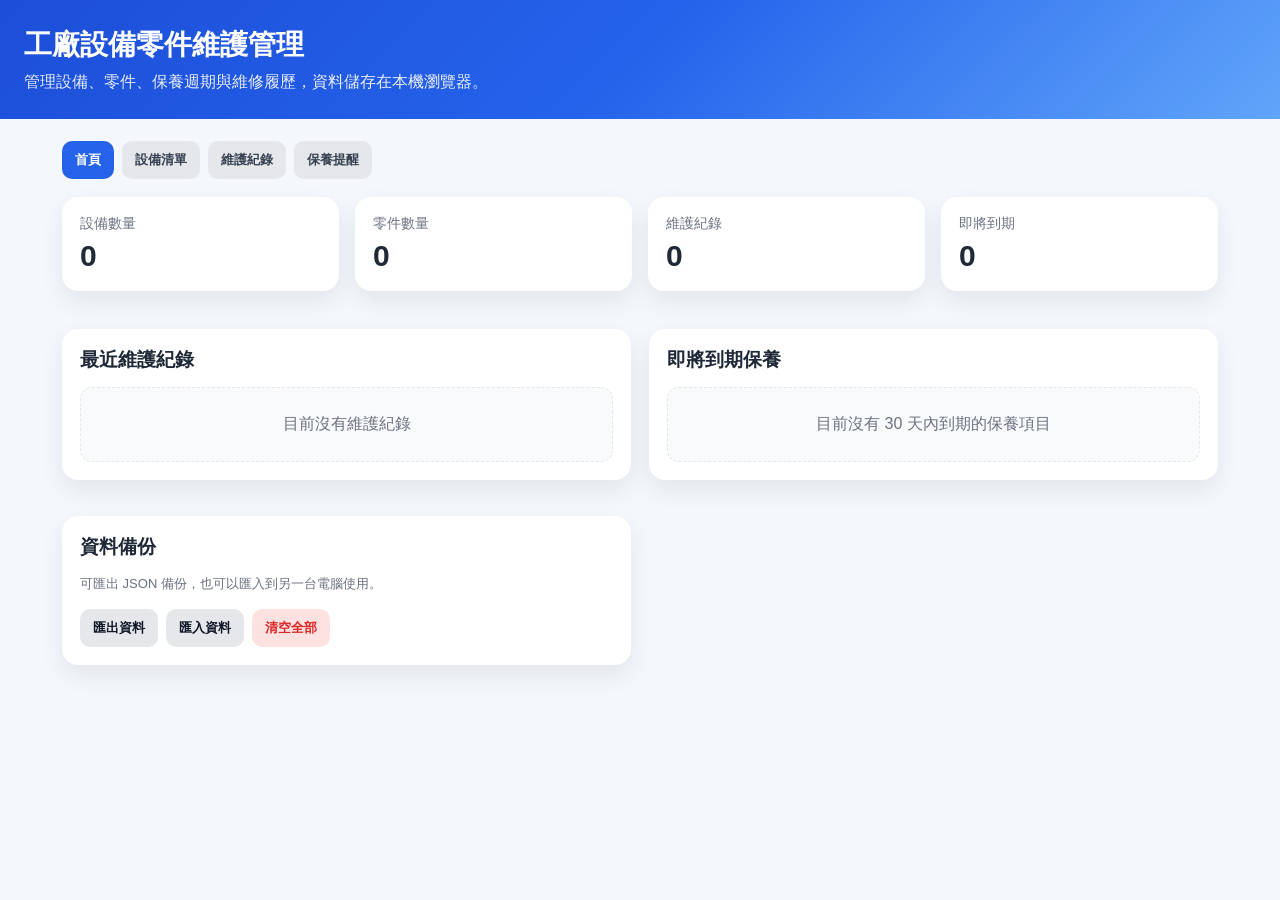
==== index.html @ 6c6e9d5e "Add files via upload" ====
<!DOCTYPE html>

<html lang="zh-Hant">
<head>
<meta charset="utf-8"/>
<meta content="width=device-width, initial-scale=1.0" name="viewport"/>
<title>工廠設備零件維護管理</title>

<link href="styles.css" rel="stylesheet"/></head>
<body>
<header><h1>工廠設備零件維護管理</h1><p>管理設備、零件、保養週期與維修履歷，資料儲存在本機瀏覽器。</p></header>
<main>
<div class="tabs"><button class="tab active" onclick="showMainTab('home',this)">首頁</button><button class="tab" onclick="showMainTab('devices',this)">設備清單</button><button class="tab" onclick="showMainTab('records',this)">維護紀錄</button><button class="tab" onclick="showMainTab('due',this)">保養提醒</button></div>
<section id="page-home"><section class="dashboard"><div class="stat"><div class="label">設備數量</div><div class="num" id="statDevices">0</div></div><div class="stat"><div class="label">零件數量</div><div class="num" id="statParts">0</div></div><div class="stat"><div class="label">維護紀錄</div><div class="num" id="statRecords">0</div></div><div class="stat"><div class="label">即將到期</div><div class="num" id="statDue">0</div></div></section><section class="home-grid"><div class="card"><h2>最近維護紀錄</h2><div id="homeRecentRecords"></div></div><div class="card"><h2>即將到期保養</h2><div id="homeDueList"></div></div><div class="card"><h2>資料備份</h2><p class="note">可匯出 JSON 備份，也可以匯入到另一台電腦使用。</p><div class="actions"><button onclick="exportData()">匯出資料</button><button onclick="document.getElementById('importFile').click()">匯入資料</button><input accept=".json" class="hidden" id="importFile" onchange="importData(event)" type="file"/><button class="danger" onclick="clearAll()">清空全部</button></div></div></section></section>
<section class="hidden" id="page-devices"><div class="subtabs"><button class="subtab active" onclick="showDeviceSubTab('device-list',this)">設備清單</button><button class="subtab" onclick="showDeviceSubTab('device-form',this)">新增設備</button><button class="subtab" onclick="editSelectedDevice()">編輯設備</button><button class="subtab" onclick="showDeviceSubTab('part-list',this)">零件管理</button></div><div class="card" id="device-sub-device-list"><div class="toolbar"><h2>設備清單</h2><input class="search" id="deviceSearch" oninput="render()" placeholder="搜尋設備名稱、編號、位置"/></div><p class="note">點擊設備列可查看該設備的零件清單。</p><div id="deviceList"></div></div><div class="card hidden" id="device-sub-device-form"><h2 id="deviceFormTitle">新增設備</h2><input id="deviceEditId" type="hidden"/><label>系統唯一識別碼</label><input id="deviceUniqueCode" readonly placeholder="新增時自動產生"><p class="note">此識別碼由系統自動產生，用來辨別每一台設備，不會因設備名稱或設備編號修改而改變。</p><label>設備名稱 *</label><input id="deviceName" placeholder="例：CNC-01、空壓機 A"/><div class="row"><div><label>設備編號</label><input id="deviceCode" placeholder="EQ-001"/></div><div><label>位置</label><input id="deviceLocation" placeholder="一廠 2F"/></div></div><div class="row"><div><label>廠牌</label><input id="deviceBrand" placeholder="Brand"/></div><div><label>型號</label><input id="deviceModel" placeholder="Model"/></div></div><label>序號</label><input id="deviceSerial" placeholder="Serial Number"/><label>備註</label><textarea id="deviceNote" placeholder="可記錄用途、注意事項、SOP 位置等"></textarea><div class="actions"><button class="primary" onclick="saveDevice()">儲存設備</button><button onclick="resetDeviceForm();showDeviceSubTab('device-form')">新增設備</button></div></div><div class="card hidden" id="device-sub-part-list"><div class="backline"><div class="selected-title" id="selectedDeviceTitle">零件管理</div><div class="actions" style="margin-top:0"><button class="primary" onclick="editSelectedDevice()">編輯設備</button><button onclick="backToDeviceList()">返回設備清單</button></div></div><input id="partEditId" type="hidden"/><div class="row"><div><label>選擇設備</label><select id="partDevice" onchange="changePartDevice()"></select></div><div><label>零件名稱 *</label><input id="partName" placeholder="例：皮帶、濾芯、馬達"/></div></div><div class="row"><div><label>Part Number</label><input id="partNumber" placeholder="PN-1234"/></div><div><label>保養週期（天）</label><input id="partCycle" min="0" placeholder="例：90" type="number"/></div></div><div class="actions"><button class="primary" onclick="savePart()">新增 / 更新零件</button><button onclick="resetPartForm()">清除</button></div><div id="partList"></div></div></section>
<section class="hidden" id="page-records"><div class="card"><h2>新增維護紀錄</h2><div class="row"><div><label>設備</label><select id="recordDevice" onchange="refreshRecordParts()"></select></div><div><label>零件</label><select id="recordPart"></select></div></div><div class="row"><div><label>維護日期</label><input id="recordDate" type="date"/></div><div><label>維護人員</label><input id="recordOwner" placeholder="姓名"/></div></div><label>維護內容 *</label><textarea id="recordDesc" placeholder="例：更換濾芯、檢查皮帶張力、清潔感測器"></textarea><div class="actions"><button class="primary" onclick="saveRecord()">新增紀錄</button></div></div><div class="card"><h2>維護紀錄</h2><div id="recordList"></div></div></section>
<section class="hidden" id="page-due"><div class="card"><h2>保養提醒</h2><p class="note">依照零件的「保養週期」與最後一次維護日期計算。30 天內到期會顯示提醒。</p><div id="dueList"></div></div></section>
</main>

<script src="script.js"></script></body>
</html>
---- styles.css ----
:root{--bg:#f4f7fb;--card:#fff;--primary:#2563eb;--primary-dark:#1d4ed8;--text:#1f2937;--muted:#6b7280;--border:#e5e7eb;--danger:#dc2626;--shadow:0 10px 25px rgba(15,23,42,.08);--radius:16px}*{box-sizing:border-box}body{margin:0;font-family:-apple-system,BlinkMacSystemFont,"Segoe UI","Noto Sans TC",Arial,sans-serif;background:var(--bg);color:var(--text)}header{background:linear-gradient(135deg,#1d4ed8,#2563eb,#60a5fa);color:white;padding:26px 24px}header h1{margin:0;font-size:28px}header p{margin:8px 0 0;opacity:.9}main{max-width:1200px;margin:0 auto;padding:22px}.tabs,.subtabs{display:flex;gap:8px;margin-bottom:18px;flex-wrap:wrap}.tab,.subtab{border:0;border-radius:10px;padding:10px 13px;cursor:pointer;font-weight:700;background:#e5e7eb;color:#374151}.tab.active{background:var(--primary);color:#fff}.subtab{background:#eef2ff;color:#1e40af}.subtab.active{background:#1e40af;color:#fff}.dashboard{display:grid;grid-template-columns:repeat(4,minmax(0,1fr));gap:16px;margin-bottom:20px}.stat,.card{background:var(--card);border-radius:var(--radius);box-shadow:var(--shadow);padding:18px;margin-bottom:18px}.stat .label{color:var(--muted);font-size:14px}.stat .num{font-size:30px;font-weight:800;margin-top:6px}.home-grid{display:grid;grid-template-columns:repeat(2,minmax(0,1fr));gap:18px}.card h2{margin:0 0 14px;font-size:19px}label{display:block;font-size:13px;color:var(--muted);margin:10px 0 5px}input,select,textarea{width:100%;border:1px solid var(--border);border-radius:10px;padding:10px 12px;font-size:15px;background:#fff}textarea{min-height:76px;resize:vertical}.row{display:grid;grid-template-columns:1fr 1fr;gap:10px}.actions{display:flex;gap:8px;flex-wrap:wrap;margin-top:14px}button{border:0;border-radius:10px;padding:10px 13px;cursor:pointer;font-weight:700;background:#e5e7eb;color:#111827}button.primary{background:var(--primary);color:#fff}button.primary:hover{background:var(--primary-dark)}button.danger{background:#fee2e2;color:var(--danger)}button.small{padding:7px 9px;font-size:13px}table{width:100%;border-collapse:collapse;overflow:hidden;border-radius:12px}th,td{text-align:left;border-bottom:1px solid var(--border);padding:11px 9px;vertical-align:top;font-size:14px}th{color:var(--muted);font-weight:700;background:#f9fafb}tr:hover td{background:#f9fafb}.clickable-row{cursor:pointer}.hidden{display:none}.badge{display:inline-flex;align-items:center;border-radius:999px;padding:3px 8px;font-size:12px;font-weight:700;background:#e0f2fe;color:#0369a1}.badge.due{background:#fef3c7;color:#92400e}.badge.overdue{background:#fee2e2;color:#991b1b}.empty{text-align:center;padding:26px;color:var(--muted);background:#f9fafb;border:1px dashed var(--border);border-radius:12px}.toolbar{display:flex;justify-content:space-between;gap:12px;align-items:center;margin-bottom:12px;flex-wrap:wrap}.search{max-width:320px}.note{font-size:13px;color:var(--muted);line-height:1.6}.backline{display:flex;align-items:center;justify-content:space-between;gap:12px;flex-wrap:wrap;margin-bottom:14px}.selected-title{font-size:18px;font-weight:800}@media(max-width:900px){.dashboard{grid-template-columns:repeat(2,1fr)}.home-grid{grid-template-columns:1fr}}@media(max-width:560px){.dashboard,.row{grid-template-columns:1fr}main{padding:14px}header h1{font-size:23px}th,td{font-size:13px;padding:9px 7px}}
.device-card-list{
  display:grid;
  grid-template-columns:repeat(auto-fit,minmax(260px,1fr));
  gap:14px;
}
.device-card-item{
  border:1px solid var(--border);
  border-radius:14px;
  background:#fff;
  padding:14px;
  cursor:pointer;
  transition:transform .15s ease, box-shadow .15s ease, border-color .15s ease;
}
.device-card-item:hover{
  transform:translateY(-2px);
  box-shadow:0 10px 24px rgba(15,23,42,.08);
  border-color:#bfdbfe;
}
.device-card-head{
  display:flex;
  justify-content:space-between;
  align-items:flex-start;
  gap:10px;
  margin-bottom:12px;
}
.device-card-title{
  font-size:17px;
  font-weight:800;
  line-height:1.3;
}
.device-card-code{
  color:var(--muted);
  font-size:13px;
  margin-top:3px;
}
.device-card-count{
  flex:0 0 auto;
  border-radius:999px;
  background:#eff6ff;
  color:#1d4ed8;
  font-size:12px;
  font-weight:800;
  padding:5px 9px;
  white-space:nowrap;
}
.device-card-info{
  display:grid;
  gap:8px;
}
.info-row{
  display:grid;
  grid-template-columns:52px minmax(0,1fr);
  gap:10px;
  align-items:start;
  padding:8px 0;
  border-top:1px solid #f1f5f9;
}
.info-row span{
  color:var(--muted);
  font-size:13px;
}
.info-row strong{
  font-size:14px;
  font-weight:700;
  line-height:1.45;
  overflow-wrap:anywhere;
}
.device-card-actions{
  display:flex;
  justify-content:flex-end;
  margin-top:12px;
}
@media(max-width:560px){
  .device-card-list{
    grid-template-columns:1fr;
  }
  .device-card-item{
    padding:13px;
  }
  .device-card-head{
    align-items:flex-start;
  }
}
.device-uid{
  display:inline-flex;
  align-items:center;
  width:max-content;
  max-width:100%;
  border-radius:8px;
  background:#f3f4f6;
  color:#374151;
  font-size:12px;
  font-weight:800;
  letter-spacing:.04em;
  padding:4px 7px;
  margin-bottom:6px;
}
#deviceUniqueCode{
  background:#f9fafb;
  color:#374151;
  font-weight:800;
  letter-spacing:.04em;
}
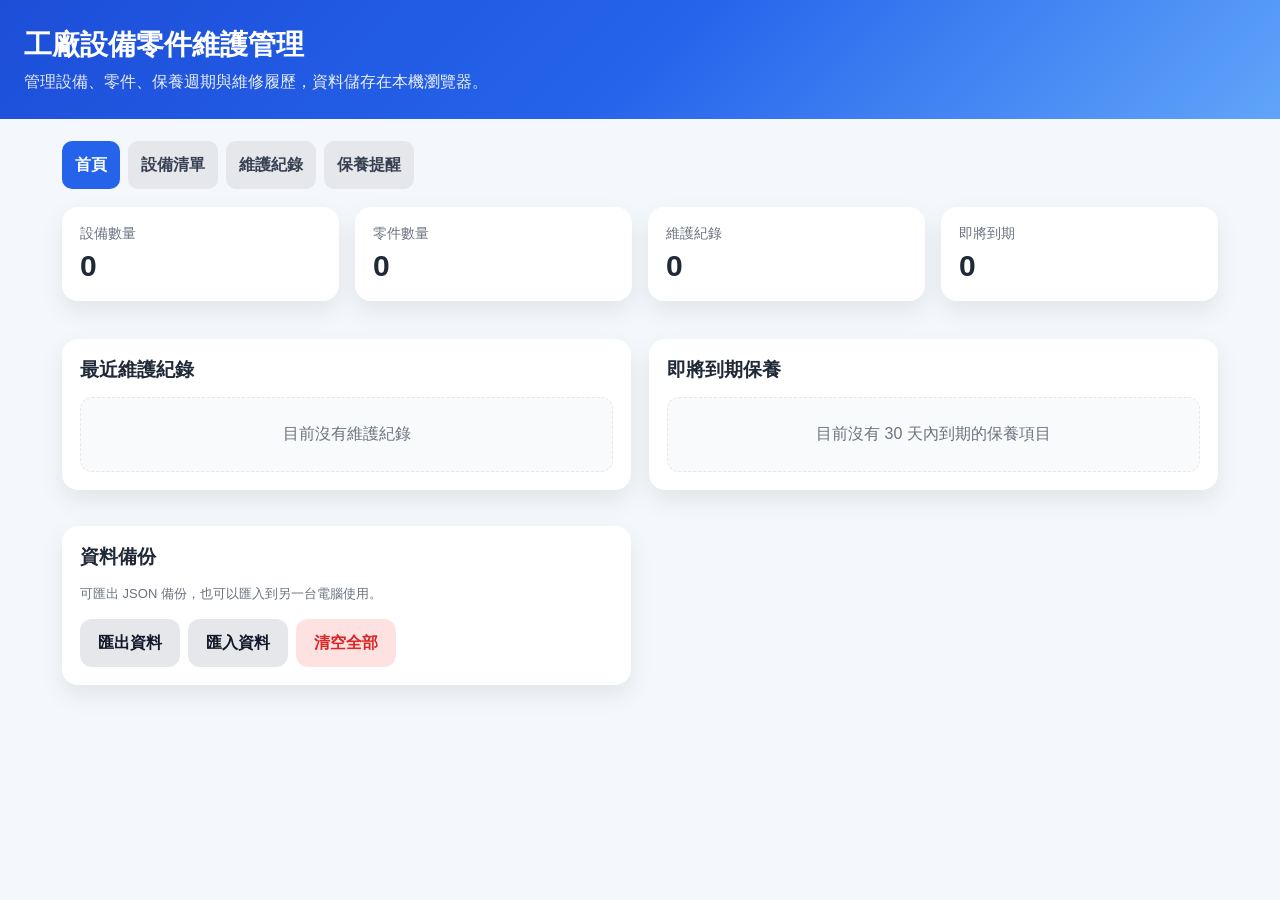
==== commit 73398a20: "Add files via upload" ====
--- a/index.html
+++ b/index.html
@@ -12,10 +12,42 @@
 <main>
 <div class="tabs"><button class="tab active" onclick="showMainTab('home',this)">首頁</button><button class="tab" onclick="showMainTab('devices',this)">設備清單</button><button class="tab" onclick="showMainTab('records',this)">維護紀錄</button><button class="tab" onclick="showMainTab('due',this)">保養提醒</button></div>
 <section id="page-home"><section class="dashboard"><div class="stat"><div class="label">設備數量</div><div class="num" id="statDevices">0</div></div><div class="stat"><div class="label">零件數量</div><div class="num" id="statParts">0</div></div><div class="stat"><div class="label">維護紀錄</div><div class="num" id="statRecords">0</div></div><div class="stat"><div class="label">即將到期</div><div class="num" id="statDue">0</div></div></section><section class="home-grid"><div class="card"><h2>最近維護紀錄</h2><div id="homeRecentRecords"></div></div><div class="card"><h2>即將到期保養</h2><div id="homeDueList"></div></div><div class="card"><h2>資料備份</h2><p class="note">可匯出 JSON 備份，也可以匯入到另一台電腦使用。</p><div class="actions"><button onclick="exportData()">匯出資料</button><button onclick="document.getElementById('importFile').click()">匯入資料</button><input accept=".json" class="hidden" id="importFile" onchange="importData(event)" type="file"/><button class="danger" onclick="clearAll()">清空全部</button></div></div></section></section>
-<section class="hidden" id="page-devices"><div class="subtabs"><button class="subtab active" onclick="showDeviceSubTab('device-list',this)">設備清單</button><button class="subtab" onclick="showDeviceSubTab('device-form',this)">新增設備</button><button class="subtab" onclick="editSelectedDevice()">編輯設備</button><button class="subtab" onclick="showDeviceSubTab('part-list',this)">零件管理</button></div><div class="card" id="device-sub-device-list"><div class="toolbar"><h2>設備清單</h2><input class="search" id="deviceSearch" oninput="render()" placeholder="搜尋設備名稱、編號、位置"/></div><p class="note">點擊設備列可查看該設備的零件清單。</p><div id="deviceList"></div></div><div class="card hidden" id="device-sub-device-form"><h2 id="deviceFormTitle">新增設備</h2><input id="deviceEditId" type="hidden"/><label>系統唯一識別碼</label><input id="deviceUniqueCode" readonly placeholder="新增時自動產生"><p class="note">此識別碼由系統自動產生，用來辨別每一台設備，不會因設備名稱或設備編號修改而改變。</p><label>設備名稱 *</label><input id="deviceName" placeholder="例：CNC-01、空壓機 A"/><div class="row"><div><label>設備編號</label><input id="deviceCode" placeholder="EQ-001"/></div><div><label>位置</label><input id="deviceLocation" placeholder="一廠 2F"/></div></div><div class="row"><div><label>廠牌</label><input id="deviceBrand" placeholder="Brand"/></div><div><label>型號</label><input id="deviceModel" placeholder="Model"/></div></div><label>序號</label><input id="deviceSerial" placeholder="Serial Number"/><label>備註</label><textarea id="deviceNote" placeholder="可記錄用途、注意事項、SOP 位置等"></textarea><div class="actions"><button class="primary" onclick="saveDevice()">儲存設備</button><button onclick="resetDeviceForm();showDeviceSubTab('device-form')">新增設備</button></div></div><div class="card hidden" id="device-sub-part-list"><div class="backline"><div class="selected-title" id="selectedDeviceTitle">零件管理</div><div class="actions" style="margin-top:0"><button class="primary" onclick="editSelectedDevice()">編輯設備</button><button onclick="backToDeviceList()">返回設備清單</button></div></div><input id="partEditId" type="hidden"/><div class="row"><div><label>選擇設備</label><select id="partDevice" onchange="changePartDevice()"></select></div><div><label>零件名稱 *</label><input id="partName" placeholder="例：皮帶、濾芯、馬達"/></div></div><div class="row"><div><label>Part Number</label><input id="partNumber" placeholder="PN-1234"/></div><div><label>保養週期（天）</label><input id="partCycle" min="0" placeholder="例：90" type="number"/></div></div><div class="actions"><button class="primary" onclick="savePart()">新增 / 更新零件</button><button onclick="resetPartForm()">清除</button></div><div id="partList"></div></div></section>
+<section class="hidden" id="page-devices"><div class="subtabs"><button class="subtab active" onclick="showDeviceSubTab('device-list',this)">設備清單</button><button class="subtab" onclick="showDeviceSubTab('part-list',this)">零件管理</button></div><div class="card" id="device-sub-device-list"><div class="toolbar"><h2>設備清單</h2><div class="toolbar-actions"><button class="primary" onclick="openNewDeviceDialog()">新增設備</button><div class="search-box"><input class="search" id="deviceSearch" oninput="toggleSearchClear();render()" placeholder="搜尋設備名稱、編號、位置"/><button type="button" class="search-clear hidden" id="deviceSearchClear" onclick="clearDeviceSearch()" aria-label="清除搜尋">×</button></div></div></div><p class="note">點擊設備列可查看該設備的零件清單。</p><div id="deviceList"></div></div><div class="card hidden" id="device-sub-part-list"><div class="backline"><div class="selected-title" id="selectedDeviceTitle">零件管理</div><div class="actions" style="margin-top:0"><button class="primary" onclick="editSelectedDevice()">編輯設備</button><button onclick="backToDeviceList()">返回設備清單</button></div></div><input id="partEditId" type="hidden"/><div class="row"><div><label>選擇設備</label><select id="partDevice" onchange="changePartDevice()"></select></div><div><label>零件名稱 *</label><input id="partName" placeholder="例：皮帶、濾芯、馬達"/></div></div><div class="row"><div><label>Part Number</label><input id="partNumber" placeholder="PN-1234"/></div><div><label>保養週期（天）</label><input id="partCycle" min="0" placeholder="例：90" type="number"/></div></div><div class="actions"><button class="primary" onclick="savePart()">新增 / 更新零件</button><button onclick="resetPartForm()">清除</button></div><div id="partList"></div></div></section>
 <section class="hidden" id="page-records"><div class="card"><h2>新增維護紀錄</h2><div class="row"><div><label>設備</label><select id="recordDevice" onchange="refreshRecordParts()"></select></div><div><label>零件</label><select id="recordPart"></select></div></div><div class="row"><div><label>維護日期</label><input id="recordDate" type="date"/></div><div><label>維護人員</label><input id="recordOwner" placeholder="姓名"/></div></div><label>維護內容 *</label><textarea id="recordDesc" placeholder="例：更換濾芯、檢查皮帶張力、清潔感測器"></textarea><div class="actions"><button class="primary" onclick="saveRecord()">新增紀錄</button></div></div><div class="card"><h2>維護紀錄</h2><div id="recordList"></div></div></section>
 <section class="hidden" id="page-due"><div class="card"><h2>保養提醒</h2><p class="note">依照零件的「保養週期」與最後一次維護日期計算。30 天內到期會顯示提醒。</p><div id="dueList"></div></div></section>
 </main>
 
+<div class="modal hidden" id="deviceModal" role="dialog" aria-modal="true" aria-labelledby="deviceFormTitle">
+  <div class="modal-panel">
+    <div class="modal-header">
+      <h2 id="deviceFormTitle">新增設備</h2>
+      <button class="icon-btn" onclick="closeDeviceDialog()" aria-label="關閉">×</button>
+    </div>
+    <input id="deviceEditId" type="hidden"/>
+    <label>系統唯一識別碼</label>
+    <input id="deviceUniqueCode" readonly placeholder="新增時自動產生">
+    <p class="note">此識別碼由系統自動產生，用來辨別每一台設備，不會因設備名稱或設備編號修改而改變。</p>
+    <label>設備名稱 *</label>
+    <input id="deviceName" placeholder="例：CNC-01、空壓機 A"/>
+    <div class="row">
+      <div><label>設備編號</label><input id="deviceCode" placeholder="EQ-001"/></div>
+      <div><label>位置</label><input id="deviceLocation" placeholder="一廠 2F"/></div>
+    </div>
+    <div class="row">
+      <div><label>廠牌</label><input id="deviceBrand" placeholder="Brand"/></div>
+      <div><label>型號</label><input id="deviceModel" placeholder="Model"/></div>
+    </div>
+    <label>序號</label>
+    <input id="deviceSerial" placeholder="Serial Number"/>
+    <label>備註</label>
+    <textarea id="deviceNote" placeholder="可記錄用途、注意事項、SOP 位置等"></textarea>
+    <div class="actions modal-actions">
+      <button class="primary" onclick="saveDevice()">儲存設備</button>
+      <button onclick="resetDeviceForm()">清除</button>
+      <button onclick="closeDeviceDialog()">取消</button>
+    </div>
+  </div>
+</div>
+
 <script src="script.js"></script></body>
 </html>
--- a/styles.css
+++ b/styles.css
@@ -1,4 +1,15 @@
-:root{--bg:#f4f7fb;--card:#fff;--primary:#2563eb;--primary-dark:#1d4ed8;--text:#1f2937;--muted:#6b7280;--border:#e5e7eb;--danger:#dc2626;--shadow:0 10px 25px rgba(15,23,42,.08);--radius:16px}*{box-sizing:border-box}body{margin:0;font-family:-apple-system,BlinkMacSystemFont,"Segoe UI","Noto Sans TC",Arial,sans-serif;background:var(--bg);color:var(--text)}header{background:linear-gradient(135deg,#1d4ed8,#2563eb,#60a5fa);color:white;padding:26px 24px}header h1{margin:0;font-size:28px}header p{margin:8px 0 0;opacity:.9}main{max-width:1200px;margin:0 auto;padding:22px}.tabs,.subtabs{display:flex;gap:8px;margin-bottom:18px;flex-wrap:wrap}.tab,.subtab{border:0;border-radius:10px;padding:10px 13px;cursor:pointer;font-weight:700;background:#e5e7eb;color:#374151}.tab.active{background:var(--primary);color:#fff}.subtab{background:#eef2ff;color:#1e40af}.subtab.active{background:#1e40af;color:#fff}.dashboard{display:grid;grid-template-columns:repeat(4,minmax(0,1fr));gap:16px;margin-bottom:20px}.stat,.card{background:var(--card);border-radius:var(--radius);box-shadow:var(--shadow);padding:18px;margin-bottom:18px}.stat .label{color:var(--muted);font-size:14px}.stat .num{font-size:30px;font-weight:800;margin-top:6px}.home-grid{display:grid;grid-template-columns:repeat(2,minmax(0,1fr));gap:18px}.card h2{margin:0 0 14px;font-size:19px}label{display:block;font-size:13px;color:var(--muted);margin:10px 0 5px}input,select,textarea{width:100%;border:1px solid var(--border);border-radius:10px;padding:10px 12px;font-size:15px;background:#fff}textarea{min-height:76px;resize:vertical}.row{display:grid;grid-template-columns:1fr 1fr;gap:10px}.actions{display:flex;gap:8px;flex-wrap:wrap;margin-top:14px}button{border:0;border-radius:10px;padding:10px 13px;cursor:pointer;font-weight:700;background:#e5e7eb;color:#111827}button.primary{background:var(--primary);color:#fff}button.primary:hover{background:var(--primary-dark)}button.danger{background:#fee2e2;color:var(--danger)}button.small{padding:7px 9px;font-size:13px}table{width:100%;border-collapse:collapse;overflow:hidden;border-radius:12px}th,td{text-align:left;border-bottom:1px solid var(--border);padding:11px 9px;vertical-align:top;font-size:14px}th{color:var(--muted);font-weight:700;background:#f9fafb}tr:hover td{background:#f9fafb}.clickable-row{cursor:pointer}.hidden{display:none}.badge{display:inline-flex;align-items:center;border-radius:999px;padding:3px 8px;font-size:12px;font-weight:700;background:#e0f2fe;color:#0369a1}.badge.due{background:#fef3c7;color:#92400e}.badge.overdue{background:#fee2e2;color:#991b1b}.empty{text-align:center;padding:26px;color:var(--muted);background:#f9fafb;border:1px dashed var(--border);border-radius:12px}.toolbar{display:flex;justify-content:space-between;gap:12px;align-items:center;margin-bottom:12px;flex-wrap:wrap}.search{max-width:320px}.note{font-size:13px;color:var(--muted);line-height:1.6}.backline{display:flex;align-items:center;justify-content:space-between;gap:12px;flex-wrap:wrap;margin-bottom:14px}.selected-title{font-size:18px;font-weight:800}@media(max-width:900px){.dashboard{grid-template-columns:repeat(2,1fr)}.home-grid{grid-template-columns:1fr}}@media(max-width:560px){.dashboard,.row{grid-template-columns:1fr}main{padding:14px}header h1{font-size:23px}th,td{font-size:13px;padding:9px 7px}}
+:root{--bg:#f4f7fb;--card:#fff;--primary:#2563eb;--primary-dark:#1d4ed8;--text:#1f2937;--muted:#6b7280;--border:#e5e7eb;--danger:#dc2626;--shadow:0 10px 25px rgba(15,23,42,.08);--radius:16px}*{box-sizing:border-box}body{margin:0;font-family:-apple-system,BlinkMacSystemFont,"Segoe UI","Noto Sans TC",Arial,sans-serif;background:var(--bg);color:var(--text)}header{background:linear-gradient(135deg,#1d4ed8,#2563eb,#60a5fa);color:white;padding:26px 24px}header h1{margin:0;font-size:28px}header p{margin:8px 0 0;opacity:.9}main{max-width:1200px;margin:0 auto;padding:22px}.tabs,.subtabs{display:flex;gap:8px;margin-bottom:18px;flex-wrap:wrap}.tab,.subtab{border:0;border-radius:10px;padding:10px 13px;cursor:pointer;font-weight:700;background:#e5e7eb;color:#374151}.tab.active{background:var(--primary);color:#fff}.subtab{background:#eef2ff;color:#1e40af}.subtab.active{background:#1e40af;color:#fff}.dashboard{display:grid;grid-template-columns:repeat(4,minmax(0,1fr));gap:16px;margin-bottom:20px}.stat,.card{background:var(--card);border-radius:var(--radius);box-shadow:var(--shadow);padding:18px;margin-bottom:18px}.stat .label{color:var(--muted);font-size:14px}.stat .num{font-size:30px;font-weight:800;margin-top:6px}.home-grid{display:grid;grid-template-columns:repeat(2,minmax(0,1fr));gap:18px}.card h2{margin:0 0 14px;font-size:19px}label{display:block;font-size:13px;color:var(--muted);margin:10px 0 5px}input,select,textarea{width:100%;border:1px solid var(--border);border-radius:10px;padding:10px 12px;font-size:15px;background:#fff}textarea{min-height:76px;resize:vertical}
+
+input,select,textarea{
+min-height:44px;
+}
+select{
+height:44px;
+line-height:1.2;
+-webkit-appearance:none;
+appearance:none;
+}
+.row{display:grid;grid-template-columns:1fr 1fr;gap:10px}.actions{display:flex;gap:8px;flex-wrap:wrap;margin-top:14px}button{border:0;border-radius:10px;min-height:44px;padding:0 16px;display:inline-flex;align-items:center;justify-content:center;cursor:pointer;font-weight:700;background:#e5e7eb;color:#111827}button.primary{background:var(--primary);color:#fff}button.primary:hover{background:var(--primary-dark)}button.danger{background:#fee2e2;color:var(--danger)}button.small{min-height:36px;padding:0 10px;font-size:13px}table{width:100%;border-collapse:collapse;overflow:hidden;border-radius:12px}th,td{text-align:left;border-bottom:1px solid var(--border);padding:11px 9px;vertical-align:top;font-size:14px}th{color:var(--muted);font-weight:700;background:#f9fafb}tr:hover td{background:#f9fafb}.clickable-row{cursor:pointer}.hidden{display:none}.badge{display:inline-flex;align-items:center;border-radius:999px;padding:3px 8px;font-size:12px;font-weight:700;background:#e0f2fe;color:#0369a1}.badge.due{background:#fef3c7;color:#92400e}.badge.overdue{background:#fee2e2;color:#991b1b}.empty{text-align:center;padding:26px;color:var(--muted);background:#f9fafb;border:1px dashed var(--border);border-radius:12px}.toolbar{display:flex;justify-content:space-between;gap:12px;align-items:center;margin-bottom:12px;flex-wrap:wrap}.search{max-width:320px}.note{font-size:13px;color:var(--muted);line-height:1.6}.backline{display:flex;align-items:center;justify-content:space-between;gap:12px;flex-wrap:wrap;margin-bottom:14px}.selected-title{font-size:18px;font-weight:800}@media(max-width:900px){.dashboard{grid-template-columns:repeat(2,1fr)}.home-grid{grid-template-columns:1fr}}@media(max-width:560px){.dashboard,.row{grid-template-columns:1fr}main{padding:14px}header h1{font-size:23px}th,td{font-size:13px;padding:9px 7px}}
 .device-card-list{
   display:grid;
   grid-template-columns:repeat(auto-fit,minmax(260px,1fr));
@@ -102,3 +113,182 @@
   font-weight:800;
   letter-spacing:.04em;
 }
+.toolbar-actions{
+  display:flex;
+  align-items:center;
+  justify-content:flex-end;
+  gap:10px;
+  flex-wrap:wrap;
+}
+.modal{
+  position:fixed;
+  inset:0;
+  z-index:50;
+  display:flex;
+  align-items:flex-start;
+  justify-content:center;
+  padding:22px 14px;
+  background:rgba(15,23,42,.48);
+  overflow:auto;
+}
+.modal.hidden{display:none}
+.modal-panel{
+  width:min(680px,100%);
+  background:#fff;
+  border-radius:18px;
+  box-shadow:0 24px 60px rgba(15,23,42,.28);
+  padding:18px;
+}
+.modal-header{
+  display:flex;
+  align-items:center;
+  justify-content:space-between;
+  gap:10px;
+  margin-bottom:8px;
+}
+.modal-header h2{margin:0;font-size:19px}
+.icon-btn{
+  width:36px;
+  height:36px;
+  border-radius:999px;
+  padding:0;
+  font-size:24px;
+  line-height:1;
+}
+.modal-actions{justify-content:flex-end}
+body.modal-open{overflow:hidden}
+@media(max-width:560px){
+  .toolbar-actions{width:100%;justify-content:stretch}
+  .toolbar-actions button,.toolbar-actions .search{width:100%;max-width:none}
+  .modal{padding:10px}
+  .modal-panel{padding:14px;border-radius:14px}
+  .modal-actions button{width:100%}
+}
+
+
+/* 統一輸入框與按鈕高度 */
+input,
+select,
+textarea,
+button{
+  min-height:44px;
+  font-size:15px;
+}
+
+input,
+select,
+textarea{
+  padding:10px 12px;
+}
+
+button{
+  display:inline-flex;
+  align-items:center;
+  justify-content:center;
+  padding:0 16px;
+  line-height:1;
+}
+
+button.small{
+  min-height:36px;
+  padding:0 12px;
+  font-size:13px;
+}
+
+/* 統一整體表單元件高度（輸入框、下拉選單、日期選擇器、主要按鈕） */
+:root{
+  --control-height:48px;
+  --control-radius:12px;
+  --control-font-size:16px;
+}
+
+input:not([type="hidden"]),
+select,
+button{
+  height:var(--control-height);
+  min-height:var(--control-height);
+  border-radius:var(--control-radius);
+  font-size:var(--control-font-size);
+  line-height:1.2;
+  box-sizing:border-box;
+}
+
+input:not([type="hidden"]),
+select,
+textarea{
+  width:100%;
+  border:1px solid var(--border);
+  padding:0 14px;
+  background:#fff;
+  color:var(--text);
+  -webkit-text-size-adjust:100%;
+}
+
+input[type="date"],
+input[type="number"],
+input[type="text"],
+input:not([type]),
+select{
+  -webkit-appearance:none;
+  appearance:none;
+}
+
+select{
+  padding-right:40px;
+  background-image:linear-gradient(45deg,transparent 50%,#6b7280 50%),linear-gradient(135deg,#6b7280 50%,transparent 50%);
+  background-position:calc(100% - 20px) 21px,calc(100% - 14px) 21px;
+  background-size:6px 6px,6px 6px;
+  background-repeat:no-repeat;
+}
+
+input[type="date"]{
+  padding-right:12px;
+}
+
+button{
+  display:inline-flex;
+  align-items:center;
+  justify-content:center;
+  padding:0 18px;
+  border:0;
+  line-height:1;
+  white-space:nowrap;
+}
+
+textarea{
+  min-height:96px;
+  padding:12px 14px;
+  border-radius:var(--control-radius);
+  font-size:var(--control-font-size);
+  line-height:1.5;
+}
+
+button.small{
+  height:36px;
+  min-height:36px;
+  border-radius:10px;
+  padding:0 12px;
+  font-size:13px;
+}
+
+.icon-btn{
+  width:36px;
+  height:36px;
+  min-height:36px;
+  padding:0;
+  border-radius:999px;
+  font-size:24px;
+}
+
+@media(max-width:560px){
+  .actions button,
+  .toolbar-actions button,
+  .toolbar-actions .search{
+    min-height:var(--control-height);
+  }
+}
+
+.search-box{position:relative;display:inline-block;max-width:320px;width:100%}
+.search-box .search{max-width:none;width:100%;padding-right:42px}
+.search-clear{position:absolute;right:6px;top:50%;transform:translateY(-50%);width:30px;min-height:30px;height:30px;border-radius:999px;padding:0;background:#e5e7eb;color:#6b7280;font-size:18px}
+.search-clear:hover{background:#d1d5db}
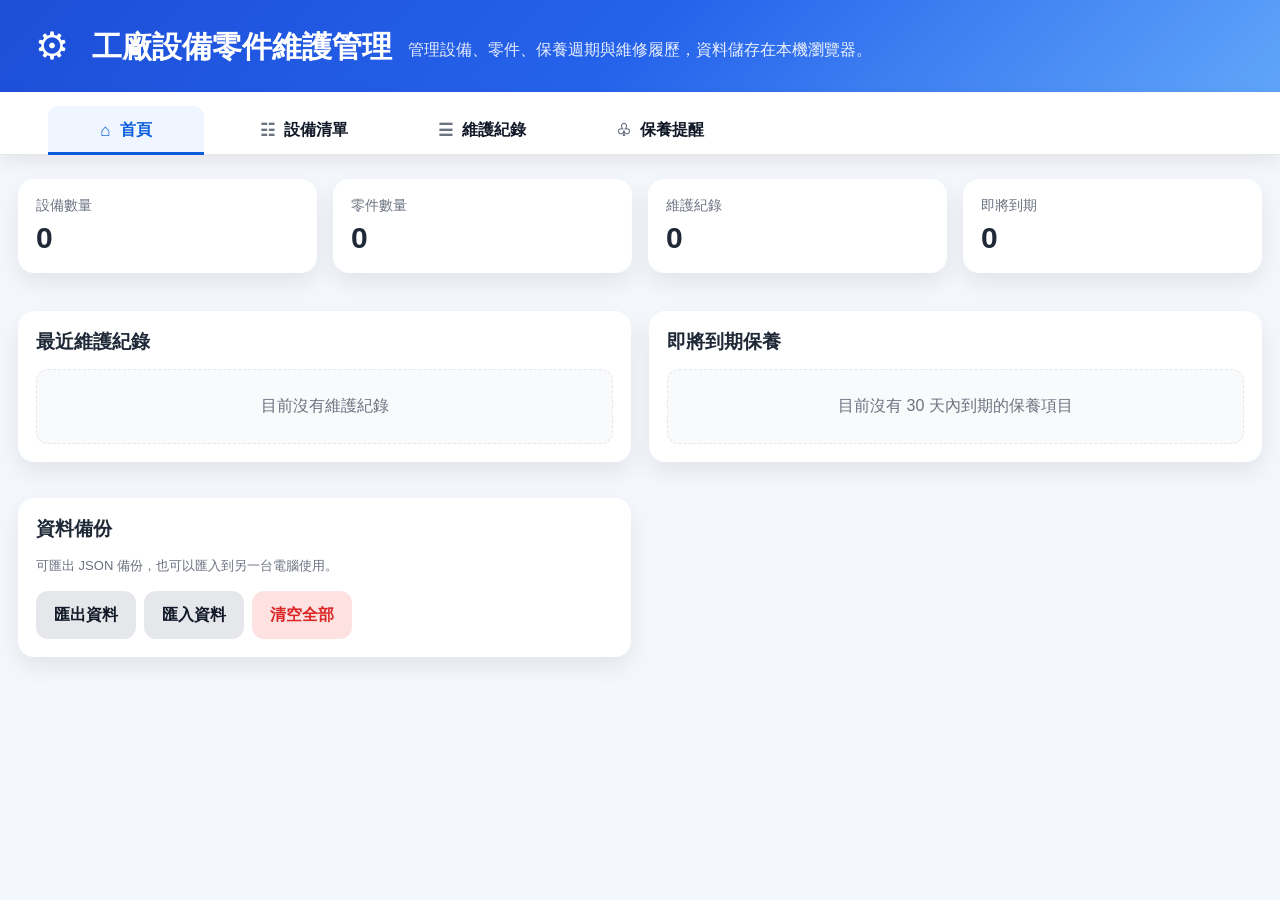
==== commit 5304a10e: "Add files via upload" ====
--- a/index.html
+++ b/index.html
@@ -10,9 +10,9 @@
 <body>
 <header><h1>工廠設備零件維護管理</h1><p>管理設備、零件、保養週期與維修履歷，資料儲存在本機瀏覽器。</p></header>
 <main>
-<div class="tabs"><button class="tab active" onclick="showMainTab('home',this)">首頁</button><button class="tab" onclick="showMainTab('devices',this)">設備清單</button><button class="tab" onclick="showMainTab('records',this)">維護紀錄</button><button class="tab" onclick="showMainTab('due',this)">保養提醒</button></div>
+<div class="tabs"><button class="tab active" onclick="showMainTab('home',this)"><span class="tab-icon">⌂</span>首頁</button><button class="tab" onclick="showMainTab('devices',this)"><span class="tab-icon">☷</span>設備清單</button><button class="tab" onclick="showMainTab('records',this)"><span class="tab-icon">☰</span>維護紀錄</button><button class="tab" onclick="showMainTab('due',this)"><span class="tab-icon">♧</span>保養提醒</button></div>
 <section id="page-home"><section class="dashboard"><div class="stat"><div class="label">設備數量</div><div class="num" id="statDevices">0</div></div><div class="stat"><div class="label">零件數量</div><div class="num" id="statParts">0</div></div><div class="stat"><div class="label">維護紀錄</div><div class="num" id="statRecords">0</div></div><div class="stat"><div class="label">即將到期</div><div class="num" id="statDue">0</div></div></section><section class="home-grid"><div class="card"><h2>最近維護紀錄</h2><div id="homeRecentRecords"></div></div><div class="card"><h2>即將到期保養</h2><div id="homeDueList"></div></div><div class="card"><h2>資料備份</h2><p class="note">可匯出 JSON 備份，也可以匯入到另一台電腦使用。</p><div class="actions"><button onclick="exportData()">匯出資料</button><button onclick="document.getElementById('importFile').click()">匯入資料</button><input accept=".json" class="hidden" id="importFile" onchange="importData(event)" type="file"/><button class="danger" onclick="clearAll()">清空全部</button></div></div></section></section>
-<section class="hidden" id="page-devices"><div class="subtabs"><button class="subtab active" onclick="showDeviceSubTab('device-list',this)">設備清單</button><button class="subtab" onclick="showDeviceSubTab('part-list',this)">零件管理</button></div><div class="card" id="device-sub-device-list"><div class="toolbar"><h2>設備清單</h2><div class="toolbar-actions"><button class="primary" onclick="openNewDeviceDialog()">新增設備</button><div class="search-box"><input class="search" id="deviceSearch" oninput="toggleSearchClear();render()" placeholder="搜尋設備名稱、編號、位置"/><button type="button" class="search-clear hidden" id="deviceSearchClear" onclick="clearDeviceSearch()" aria-label="清除搜尋">×</button></div></div></div><p class="note">點擊設備列可查看該設備的零件清單。</p><div id="deviceList"></div></div><div class="card hidden" id="device-sub-part-list"><div class="backline"><div class="selected-title" id="selectedDeviceTitle">零件管理</div><div class="actions" style="margin-top:0"><button class="primary" onclick="editSelectedDevice()">編輯設備</button><button onclick="backToDeviceList()">返回設備清單</button></div></div><input id="partEditId" type="hidden"/><div class="row"><div><label>選擇設備</label><select id="partDevice" onchange="changePartDevice()"></select></div><div><label>零件名稱 *</label><input id="partName" placeholder="例：皮帶、濾芯、馬達"/></div></div><div class="row"><div><label>Part Number</label><input id="partNumber" placeholder="PN-1234"/></div><div><label>保養週期（天）</label><input id="partCycle" min="0" placeholder="例：90" type="number"/></div></div><div class="actions"><button class="primary" onclick="savePart()">新增 / 更新零件</button><button onclick="resetPartForm()">清除</button></div><div id="partList"></div></div></section>
+<section class="hidden" id="page-devices"><div class="device-page card"><div class="subtabs"><button class="subtab active" onclick="showDeviceSubTab('device-list',this)"><span class="tab-icon">☷</span>設備清單</button><button class="subtab" onclick="showDeviceSubTab('part-list',this)"><span class="tab-icon">✜</span>零件管理</button></div><div class="devices-workspace"><div class="device-panel device-list-panel" id="device-sub-device-list"><div class="toolbar"><h2>設備清單</h2><div class="toolbar-actions"><button class="primary" onclick="openNewDeviceDialog()">＋ 新增設備</button><div class="search-box"><span class="search-icon">⌕</span><input class="search" id="deviceSearch" type="search" oninput="toggleSearchClear();render()" placeholder="搜尋設備名稱、編號、位置"/><span class="search-clear hidden" id="deviceSearchClear" onclick="clearDeviceSearch()" role="button" tabindex="0" aria-label="清除搜尋">×</span></div></div></div><p class="note">點擊設備列可查看該設備的零件清單。</p><div id="deviceList"></div></div><div class="device-panel part-panel" id="device-sub-part-list"><div class="backline"><div><button class="link-btn" onclick="backToDeviceList()">← 返回設備清單</button><div class="selected-title" id="selectedDeviceTitle">零件管理</div></div><div class="actions" style="margin-top:0"><button onclick="editSelectedDevice()">✎ 編輯設備</button></div></div><input id="partEditId" type="hidden"/><div class="row"><div><label>選擇設備</label><select id="partDevice" onchange="changePartDevice()"></select></div><div><label>零件名稱 *</label><input id="partName" placeholder="例：皮帶、濾芯、馬達"/></div></div><div class="row"><div><label>Part Number</label><input id="partNumber" placeholder="PN-1234"/></div><div><label>保養週期（天）</label><input id="partCycle" min="0" placeholder="例：90" type="number"/></div></div><div class="actions"><button class="primary" onclick="savePart()">＋ 新增 / 更新零件</button><button onclick="resetPartForm()">清除</button></div><div id="partList"></div></div></div></div></section>
 <section class="hidden" id="page-records"><div class="card"><h2>新增維護紀錄</h2><div class="row"><div><label>設備</label><select id="recordDevice" onchange="refreshRecordParts()"></select></div><div><label>零件</label><select id="recordPart"></select></div></div><div class="row"><div><label>維護日期</label><input id="recordDate" type="date"/></div><div><label>維護人員</label><input id="recordOwner" placeholder="姓名"/></div></div><label>維護內容 *</label><textarea id="recordDesc" placeholder="例：更換濾芯、檢查皮帶張力、清潔感測器"></textarea><div class="actions"><button class="primary" onclick="saveRecord()">新增紀錄</button></div></div><div class="card"><h2>維護紀錄</h2><div id="recordList"></div></div></section>
 <section class="hidden" id="page-due"><div class="card"><h2>保養提醒</h2><p class="note">依照零件的「保養週期」與最後一次維護日期計算。30 天內到期會顯示提醒。</p><div id="dueList"></div></div></section>
 </main>
--- a/styles.css
+++ b/styles.css
@@ -288,7 +288,155 @@
   }
 }
 
-.search-box{position:relative;display:inline-block;max-width:320px;width:100%}
-.search-box .search{max-width:none;width:100%;padding-right:42px}
-.search-clear{position:absolute;right:6px;top:50%;transform:translateY(-50%);width:30px;min-height:30px;height:30px;border-radius:999px;padding:0;background:#e5e7eb;color:#6b7280;font-size:18px}
-.search-clear:hover{background:#d1d5db}
+
+/* 搜尋框：右側圓形清除按鈕（不使用 button，避免套用全域按鈕樣式） */
+.search-box{
+  position:relative;
+  display:inline-block;
+  width:100%;
+  max-width:320px;
+}
+.search-box .search{
+  width:100%;
+  max-width:none;
+  padding-right:48px;
+  -webkit-appearance:none;
+  appearance:none;
+}
+.search-box .search::-webkit-search-cancel-button{
+  -webkit-appearance:none;
+  appearance:none;
+  display:none;
+}
+.search-clear{
+  position:absolute;
+  right:10px;
+  top:50%;
+  transform:translateY(-50%);
+  width:28px;
+  height:28px;
+  border-radius:50%;
+  background:#e5e7eb;
+  color:#6b7280;
+  display:flex;
+  align-items:center;
+  justify-content:center;
+  font-size:18px;
+  font-weight:800;
+  line-height:1;
+  cursor:pointer;
+  user-select:none;
+  z-index:2;
+}
+.search-clear:hover{background:#d1d5db;color:#374151}
+.search-clear:active{transform:translateY(-50%) scale(.95)}
+.search-clear.hidden{display:none}
+@media(max-width:560px){
+  .toolbar-actions .search-box{width:100%;max-width:none}
+}
+
+/* 依照參考圖片調整：上方分頁 + 設備/零件雙欄呈現 */
+header{
+  display:flex;
+  align-items:center;
+  gap:16px;
+  padding:22px 28px;
+}
+header::before{
+  content:"⚙";
+  display:inline-flex;
+  align-items:center;
+  justify-content:center;
+  width:48px;
+  height:48px;
+  flex:0 0 auto;
+  font-size:38px;
+  line-height:1;
+}
+header h1{font-size:30px;line-height:1.1}
+main{max-width:none;padding:0 18px 24px}
+.tabs{
+  margin:0 -18px 24px;
+  padding:14px 48px 0;
+  background:#fff;
+  box-shadow:0 6px 18px rgba(15,23,42,.08);
+  gap:22px;
+  border-bottom:1px solid #e5e7eb;
+}
+.tab{
+  position:relative;
+  min-width:156px;
+  height:48px;
+  background:transparent;
+  color:#111827;
+  border-radius:10px 10px 0 0;
+  gap:9px;
+}
+.tab.active{
+  color:#0b5edb;
+  background:#eff6ff;
+}
+.tab.active::after{
+  content:"";
+  position:absolute;
+  left:0;
+  right:0;
+  bottom:-1px;
+  height:3px;
+  background:#0b5edb;
+}
+.tab-icon{font-size:17px;color:#6b7280}.tab.active .tab-icon{color:#0b5edb}
+.device-page{
+  padding:18px 20px 20px;
+  border:1px solid #dbe3ef;
+}
+.device-page.card{max-width:1500px;margin:0 auto 18px}
+.subtabs{
+  gap:14px;
+  margin:0 0 0;
+  padding:0 0 0;
+  border-bottom:1px solid #d7deea;
+}
+.subtab{
+  position:relative;
+  height:48px;
+  min-width:160px;
+  background:transparent;
+  color:#111827;
+  gap:9px;
+  border-radius:10px 10px 0 0;
+}
+.subtab.active{
+  background:#eff6ff;
+  color:#0b5edb;
+}
+.subtab.active::after{
+  content:"";
+  position:absolute;
+  left:0;
+  right:0;
+  bottom:-1px;
+  height:3px;
+  background:#0b5edb;
+}
+.devices-workspace{
+  display:grid;
+  grid-template-columns:minmax(360px,42%) minmax(0,1fr);
+  min-height:680px;
+}
+.device-panel{
+  padding:26px 26px 16px;
+  min-width:0;
+}
+.device-list-panel{
+  border-right:1px solid #d7deea;
+}
+.part-panel{
+  background:#fff;
+}
+.toolbar{align-items:flex-start;margin-bottom:10px}.toolbar h2{font-size:26px;margin:0}
+.toolbar-actions{align-items:flex-start}.toolbar-actions .primary{height:48px;box-shadow:0 8px 18px rgba(37,99,235,.2)}
+.search-box{max-width:none;margin-top:8px}.search-box .search{padding-left:44px;padding-right:50px;height:52px}.search-icon{position:absolute;left:16px;top:50%;transform:translateY(-50%);z-index:2;color:#64748b;font-size:22px;line-height:1}.search-clear{right:12px;width:26px;height:26px;background:#9ca3af;color:#fff;font-size:17px}.search-clear:hover{background:#6b7280;color:#fff}
+.device-card-list{display:flex;flex-direction:column;gap:12px;margin-top:22px}.device-card-item{display:block;border-color:#dce5f2;box-shadow:0 4px 13px rgba(15,23,42,.04);padding:14px 16px}.device-card-actions{display:none}.device-card-info{grid-template-columns:1fr 1fr;gap:2px 12px;margin-top:8px}.info-row{display:block;border:0;padding:0}.info-row span{display:none}.info-row strong{font-weight:600;color:#475569}.device-card-count{background:#e7f0ff;color:#0b5edb}.device-card-head{align-items:center;margin-bottom:0}.device-card-title{font-size:17px}.device-uid{display:none}.device-card-code{font-size:14px;color:#64748b}.device-card-item::after{content:"›";float:right;margin-top:-48px;font-size:34px;color:#64748b;font-weight:300}.backline{padding-bottom:14px;border-bottom:1px solid #e5e7eb;margin-bottom:18px}.link-btn{height:auto;min-height:0;padding:0;background:transparent;color:#334155;font-weight:500;border-radius:0}.selected-title{font-size:25px;margin-top:18px}.selected-title span{color:#0b5edb}.part-panel .row{gap:28px}.part-panel label{font-weight:700;color:#374151}.part-panel table{border:1px solid #e5e7eb;border-radius:12px;box-shadow:0 4px 14px rgba(15,23,42,.03)}.part-panel th{background:#f8fafc}.part-panel td,.part-panel th{padding:14px 16px}.part-panel .actions .primary{box-shadow:0 8px 18px rgba(37,99,235,.2)}
+@media(max-width:1000px){.tabs{padding-left:18px;gap:8px}.tab{min-width:auto;flex:1}.devices-workspace{grid-template-columns:1fr}.device-list-panel{border-right:0;border-bottom:1px solid #d7deea}.device-panel{padding:20px 10px}.toolbar h2{font-size:23px}.part-panel .row{gap:10px}}
+@media(max-width:560px){header{padding:18px 16px}header::before{width:36px;height:36px;font-size:30px}header h1{font-size:22px}.tabs{overflow-x:auto;flex-wrap:nowrap;padding:12px 14px 0;margin:0 -18px 18px}.tab{flex:0 0 auto;min-width:128px}.subtabs{overflow-x:auto;flex-wrap:nowrap}.subtab{flex:0 0 auto}.device-page{padding:12px}.device-panel{padding:18px 0}.toolbar-actions{width:100%}.toolbar-actions .primary,.toolbar-actions .search-box{width:100%;max-width:none}.device-card-info{grid-template-columns:1fr}.selected-title{font-size:22px}}
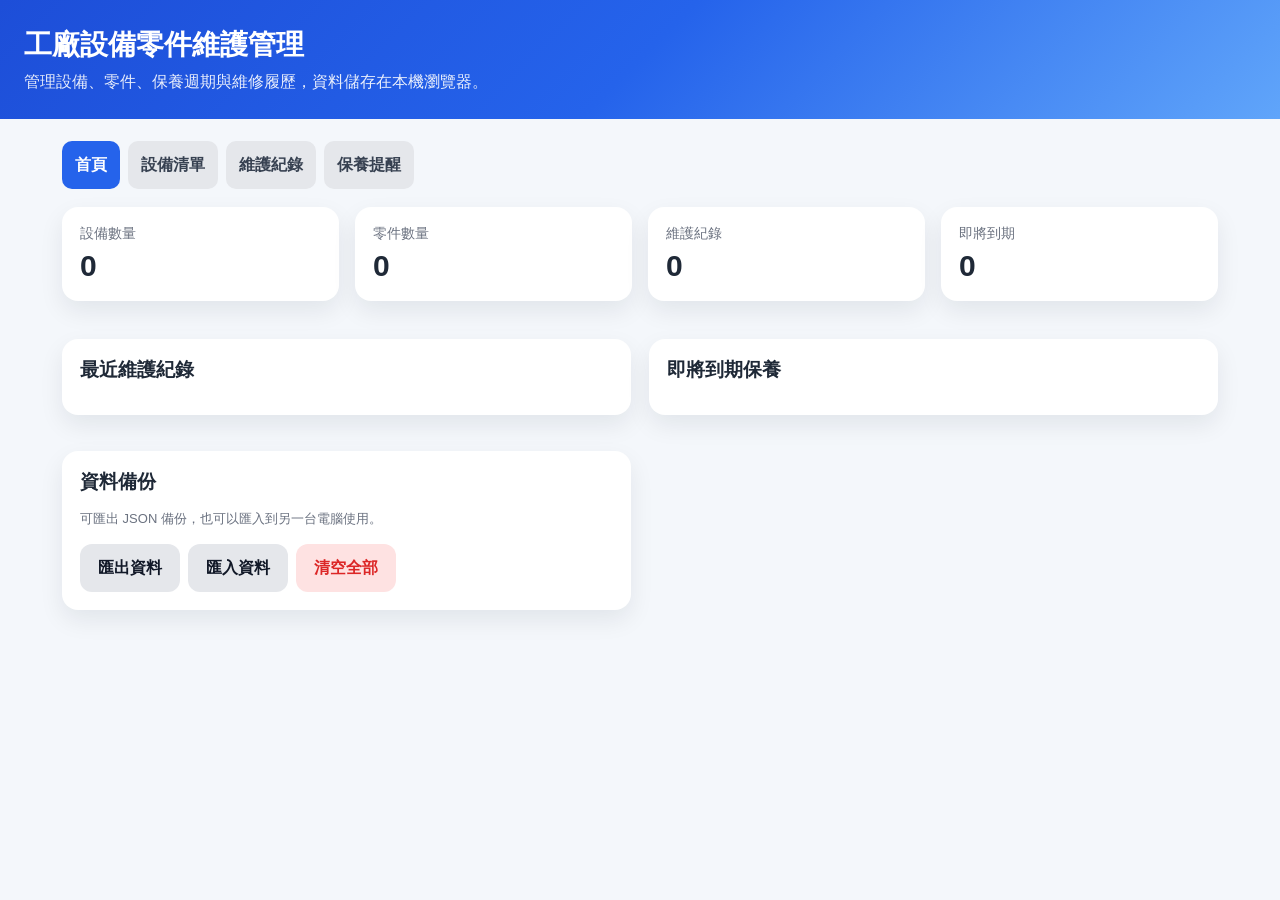
==== commit 1df630de: "Add files via upload" ====
--- a/index.html
+++ b/index.html
@@ -10,9 +10,9 @@
 <body>
 <header><h1>工廠設備零件維護管理</h1><p>管理設備、零件、保養週期與維修履歷，資料儲存在本機瀏覽器。</p></header>
 <main>
-<div class="tabs"><button class="tab active" onclick="showMainTab('home',this)"><span class="tab-icon">⌂</span>首頁</button><button class="tab" onclick="showMainTab('devices',this)"><span class="tab-icon">☷</span>設備清單</button><button class="tab" onclick="showMainTab('records',this)"><span class="tab-icon">☰</span>維護紀錄</button><button class="tab" onclick="showMainTab('due',this)"><span class="tab-icon">♧</span>保養提醒</button></div>
+<div class="tabs"><button class="tab active" onclick="showMainTab('home',this)">首頁</button><button class="tab" onclick="showMainTab('devices',this)">設備清單</button><button class="tab" onclick="showMainTab('records',this)">維護紀錄</button><button class="tab" onclick="showMainTab('due',this)">保養提醒</button></div>
 <section id="page-home"><section class="dashboard"><div class="stat"><div class="label">設備數量</div><div class="num" id="statDevices">0</div></div><div class="stat"><div class="label">零件數量</div><div class="num" id="statParts">0</div></div><div class="stat"><div class="label">維護紀錄</div><div class="num" id="statRecords">0</div></div><div class="stat"><div class="label">即將到期</div><div class="num" id="statDue">0</div></div></section><section class="home-grid"><div class="card"><h2>最近維護紀錄</h2><div id="homeRecentRecords"></div></div><div class="card"><h2>即將到期保養</h2><div id="homeDueList"></div></div><div class="card"><h2>資料備份</h2><p class="note">可匯出 JSON 備份，也可以匯入到另一台電腦使用。</p><div class="actions"><button onclick="exportData()">匯出資料</button><button onclick="document.getElementById('importFile').click()">匯入資料</button><input accept=".json" class="hidden" id="importFile" onchange="importData(event)" type="file"/><button class="danger" onclick="clearAll()">清空全部</button></div></div></section></section>
-<section class="hidden" id="page-devices"><div class="device-page card"><div class="subtabs"><button class="subtab active" onclick="showDeviceSubTab('device-list',this)"><span class="tab-icon">☷</span>設備清單</button><button class="subtab" onclick="showDeviceSubTab('part-list',this)"><span class="tab-icon">✜</span>零件管理</button></div><div class="devices-workspace"><div class="device-panel device-list-panel" id="device-sub-device-list"><div class="toolbar"><h2>設備清單</h2><div class="toolbar-actions"><button class="primary" onclick="openNewDeviceDialog()">＋ 新增設備</button><div class="search-box"><span class="search-icon">⌕</span><input class="search" id="deviceSearch" type="search" oninput="toggleSearchClear();render()" placeholder="搜尋設備名稱、編號、位置"/><span class="search-clear hidden" id="deviceSearchClear" onclick="clearDeviceSearch()" role="button" tabindex="0" aria-label="清除搜尋">×</span></div></div></div><p class="note">點擊設備列可查看該設備的零件清單。</p><div id="deviceList"></div></div><div class="device-panel part-panel" id="device-sub-part-list"><div class="backline"><div><button class="link-btn" onclick="backToDeviceList()">← 返回設備清單</button><div class="selected-title" id="selectedDeviceTitle">零件管理</div></div><div class="actions" style="margin-top:0"><button onclick="editSelectedDevice()">✎ 編輯設備</button></div></div><input id="partEditId" type="hidden"/><div class="row"><div><label>選擇設備</label><select id="partDevice" onchange="changePartDevice()"></select></div><div><label>零件名稱 *</label><input id="partName" placeholder="例：皮帶、濾芯、馬達"/></div></div><div class="row"><div><label>Part Number</label><input id="partNumber" placeholder="PN-1234"/></div><div><label>保養週期（天）</label><input id="partCycle" min="0" placeholder="例：90" type="number"/></div></div><div class="actions"><button class="primary" onclick="savePart()">＋ 新增 / 更新零件</button><button onclick="resetPartForm()">清除</button></div><div id="partList"></div></div></div></div></section>
+<section class="hidden" id="page-devices"><div class="subtabs"><button class="subtab active" onclick="showDeviceSubTab('device-list',this)">設備清單</button><button class="subtab" onclick="showDeviceSubTab('part-list',this)">零件管理</button></div><div class="card" id="device-sub-device-list"><div class="toolbar"><h2>設備清單</h2><div class="toolbar-actions"><button class="primary" onclick="openNewDeviceDialog()">新增設備</button><div class="search-box"><input class="search" id="deviceSearch" type="search" oninput="toggleSearchClear();render()" placeholder="搜尋設備名稱、編號、位置"/><span class="search-clear hidden" id="deviceSearchClear" onclick="clearDeviceSearch()" role="button" tabindex="0" aria-label="清除搜尋">×</span></div></div></div><p class="note">點擊設備列可查看該設備的零件清單。</p><div id="deviceList"></div></div><div class="card hidden" id="device-sub-part-list"><div class="toolbar"><h2 id="selectedDeviceTitle">零件管理</h2><div class="toolbar-actions"><button class="primary" onclick="editSelectedDevice()">編輯設備</button><button class="primary" onclick="openPartDialog()">新增零件</button><div class="search-box"><input class="search" id="partSearch" type="search" oninput="render()" placeholder="搜尋零件名稱、Part Number"/><span class="search-clear hidden" id="partSearchClear" onclick="clearPartSearch()" role="button" tabindex="0">×</span></div></div></div><div id="partList"></div></div></section>
 <section class="hidden" id="page-records"><div class="card"><h2>新增維護紀錄</h2><div class="row"><div><label>設備</label><select id="recordDevice" onchange="refreshRecordParts()"></select></div><div><label>零件</label><select id="recordPart"></select></div></div><div class="row"><div><label>維護日期</label><input id="recordDate" type="date"/></div><div><label>維護人員</label><input id="recordOwner" placeholder="姓名"/></div></div><label>維護內容 *</label><textarea id="recordDesc" placeholder="例：更換濾芯、檢查皮帶張力、清潔感測器"></textarea><div class="actions"><button class="primary" onclick="saveRecord()">新增紀錄</button></div></div><div class="card"><h2>維護紀錄</h2><div id="recordList"></div></div></section>
 <section class="hidden" id="page-due"><div class="card"><h2>保養提醒</h2><p class="note">依照零件的「保養週期」與最後一次維護日期計算。30 天內到期會顯示提醒。</p><div id="dueList"></div></div></section>
 </main>
@@ -49,5 +49,11 @@
   </div>
 </div>
 
-<script src="script.js"></script></body>
+<script src="script.js"></script>
+<div class="modal hidden" id="partModal"><div class="modal-panel"><div class="modal-header"><h2 id="partFormTitle">新增零件</h2><button class="icon-btn" onclick="closePartDialog()" aria-label="關閉">×</button></div><input id="partEditId" type="hidden"/>
+<div><label>選擇設備</label><select id="partDevice" onchange="changePartDevice()"></select></div>
+<div><label>零件名稱 *</label><input id="partName"/></div>
+<div class="row"><div><label>Part Number</label><input id="partNumber"/></div><div><label>保養週期（天）</label><input id="partCycle" type="number"/></div></div>
+<div class="actions"><button class="primary" onclick="savePart()">儲存</button><button onclick="closePartDialog()">取消</button></div></div></div>
+</body>
 </html>
--- a/styles.css
+++ b/styles.css
@@ -334,109 +334,3 @@
 @media(max-width:560px){
   .toolbar-actions .search-box{width:100%;max-width:none}
 }
-
-/* 依照參考圖片調整：上方分頁 + 設備/零件雙欄呈現 */
-header{
-  display:flex;
-  align-items:center;
-  gap:16px;
-  padding:22px 28px;
-}
-header::before{
-  content:"⚙";
-  display:inline-flex;
-  align-items:center;
-  justify-content:center;
-  width:48px;
-  height:48px;
-  flex:0 0 auto;
-  font-size:38px;
-  line-height:1;
-}
-header h1{font-size:30px;line-height:1.1}
-main{max-width:none;padding:0 18px 24px}
-.tabs{
-  margin:0 -18px 24px;
-  padding:14px 48px 0;
-  background:#fff;
-  box-shadow:0 6px 18px rgba(15,23,42,.08);
-  gap:22px;
-  border-bottom:1px solid #e5e7eb;
-}
-.tab{
-  position:relative;
-  min-width:156px;
-  height:48px;
-  background:transparent;
-  color:#111827;
-  border-radius:10px 10px 0 0;
-  gap:9px;
-}
-.tab.active{
-  color:#0b5edb;
-  background:#eff6ff;
-}
-.tab.active::after{
-  content:"";
-  position:absolute;
-  left:0;
-  right:0;
-  bottom:-1px;
-  height:3px;
-  background:#0b5edb;
-}
-.tab-icon{font-size:17px;color:#6b7280}.tab.active .tab-icon{color:#0b5edb}
-.device-page{
-  padding:18px 20px 20px;
-  border:1px solid #dbe3ef;
-}
-.device-page.card{max-width:1500px;margin:0 auto 18px}
-.subtabs{
-  gap:14px;
-  margin:0 0 0;
-  padding:0 0 0;
-  border-bottom:1px solid #d7deea;
-}
-.subtab{
-  position:relative;
-  height:48px;
-  min-width:160px;
-  background:transparent;
-  color:#111827;
-  gap:9px;
-  border-radius:10px 10px 0 0;
-}
-.subtab.active{
-  background:#eff6ff;
-  color:#0b5edb;
-}
-.subtab.active::after{
-  content:"";
-  position:absolute;
-  left:0;
-  right:0;
-  bottom:-1px;
-  height:3px;
-  background:#0b5edb;
-}
-.devices-workspace{
-  display:grid;
-  grid-template-columns:minmax(360px,42%) minmax(0,1fr);
-  min-height:680px;
-}
-.device-panel{
-  padding:26px 26px 16px;
-  min-width:0;
-}
-.device-list-panel{
-  border-right:1px solid #d7deea;
-}
-.part-panel{
-  background:#fff;
-}
-.toolbar{align-items:flex-start;margin-bottom:10px}.toolbar h2{font-size:26px;margin:0}
-.toolbar-actions{align-items:flex-start}.toolbar-actions .primary{height:48px;box-shadow:0 8px 18px rgba(37,99,235,.2)}
-.search-box{max-width:none;margin-top:8px}.search-box .search{padding-left:44px;padding-right:50px;height:52px}.search-icon{position:absolute;left:16px;top:50%;transform:translateY(-50%);z-index:2;color:#64748b;font-size:22px;line-height:1}.search-clear{right:12px;width:26px;height:26px;background:#9ca3af;color:#fff;font-size:17px}.search-clear:hover{background:#6b7280;color:#fff}
-.device-card-list{display:flex;flex-direction:column;gap:12px;margin-top:22px}.device-card-item{display:block;border-color:#dce5f2;box-shadow:0 4px 13px rgba(15,23,42,.04);padding:14px 16px}.device-card-actions{display:none}.device-card-info{grid-template-columns:1fr 1fr;gap:2px 12px;margin-top:8px}.info-row{display:block;border:0;padding:0}.info-row span{display:none}.info-row strong{font-weight:600;color:#475569}.device-card-count{background:#e7f0ff;color:#0b5edb}.device-card-head{align-items:center;margin-bottom:0}.device-card-title{font-size:17px}.device-uid{display:none}.device-card-code{font-size:14px;color:#64748b}.device-card-item::after{content:"›";float:right;margin-top:-48px;font-size:34px;color:#64748b;font-weight:300}.backline{padding-bottom:14px;border-bottom:1px solid #e5e7eb;margin-bottom:18px}.link-btn{height:auto;min-height:0;padding:0;background:transparent;color:#334155;font-weight:500;border-radius:0}.selected-title{font-size:25px;margin-top:18px}.selected-title span{color:#0b5edb}.part-panel .row{gap:28px}.part-panel label{font-weight:700;color:#374151}.part-panel table{border:1px solid #e5e7eb;border-radius:12px;box-shadow:0 4px 14px rgba(15,23,42,.03)}.part-panel th{background:#f8fafc}.part-panel td,.part-panel th{padding:14px 16px}.part-panel .actions .primary{box-shadow:0 8px 18px rgba(37,99,235,.2)}
-@media(max-width:1000px){.tabs{padding-left:18px;gap:8px}.tab{min-width:auto;flex:1}.devices-workspace{grid-template-columns:1fr}.device-list-panel{border-right:0;border-bottom:1px solid #d7deea}.device-panel{padding:20px 10px}.toolbar h2{font-size:23px}.part-panel .row{gap:10px}}
-@media(max-width:560px){header{padding:18px 16px}header::before{width:36px;height:36px;font-size:30px}header h1{font-size:22px}.tabs{overflow-x:auto;flex-wrap:nowrap;padding:12px 14px 0;margin:0 -18px 18px}.tab{flex:0 0 auto;min-width:128px}.subtabs{overflow-x:auto;flex-wrap:nowrap}.subtab{flex:0 0 auto}.device-page{padding:12px}.device-panel{padding:18px 0}.toolbar-actions{width:100%}.toolbar-actions .primary,.toolbar-actions .search-box{width:100%;max-width:none}.device-card-info{grid-template-columns:1fr}.selected-title{font-size:22px}}
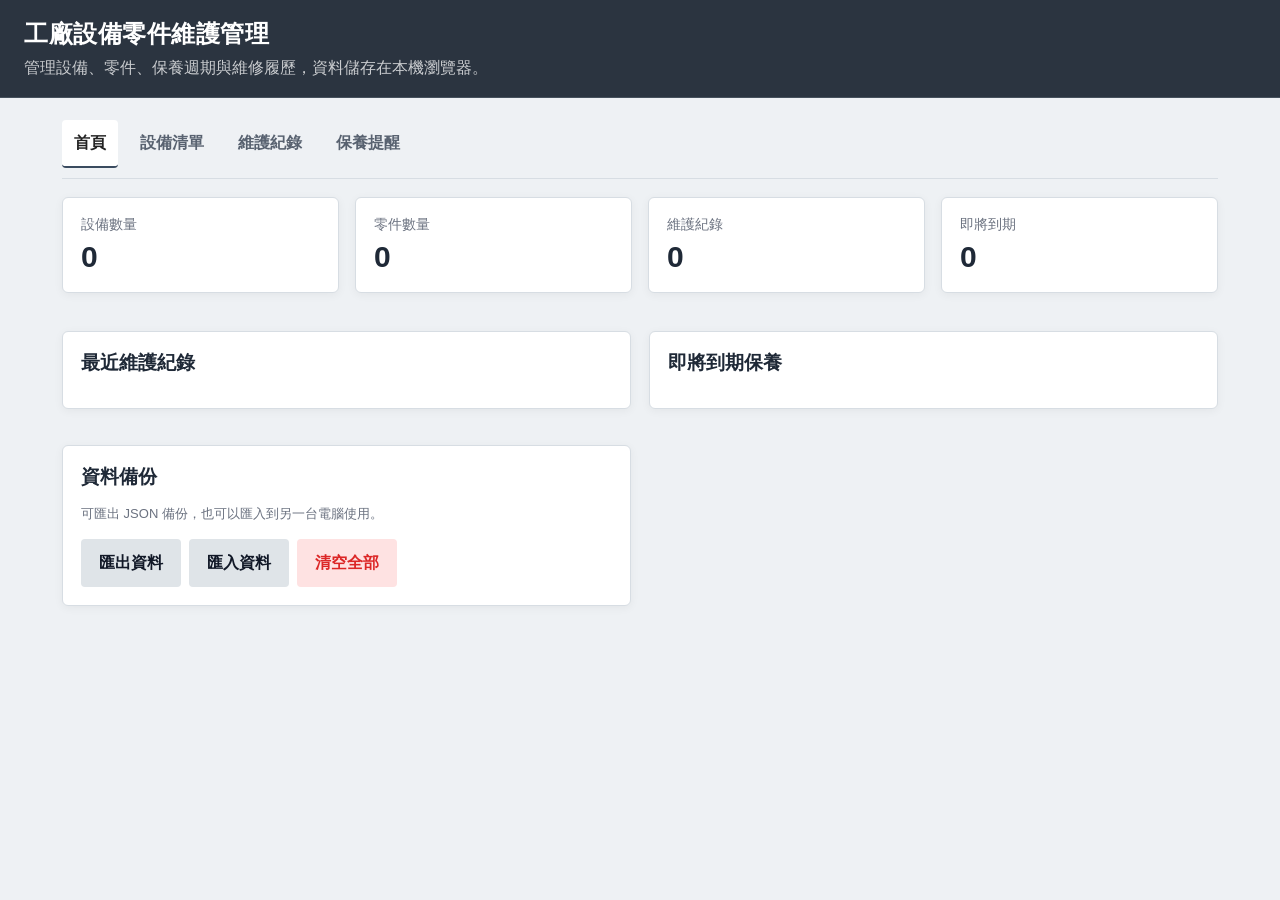
==== commit 3bc1eb82: "Add files via upload" ====
--- a/index.html
+++ b/index.html
@@ -12,7 +12,7 @@
 <main>
 <div class="tabs"><button class="tab active" onclick="showMainTab('home',this)">首頁</button><button class="tab" onclick="showMainTab('devices',this)">設備清單</button><button class="tab" onclick="showMainTab('records',this)">維護紀錄</button><button class="tab" onclick="showMainTab('due',this)">保養提醒</button></div>
 <section id="page-home"><section class="dashboard"><div class="stat"><div class="label">設備數量</div><div class="num" id="statDevices">0</div></div><div class="stat"><div class="label">零件數量</div><div class="num" id="statParts">0</div></div><div class="stat"><div class="label">維護紀錄</div><div class="num" id="statRecords">0</div></div><div class="stat"><div class="label">即將到期</div><div class="num" id="statDue">0</div></div></section><section class="home-grid"><div class="card"><h2>最近維護紀錄</h2><div id="homeRecentRecords"></div></div><div class="card"><h2>即將到期保養</h2><div id="homeDueList"></div></div><div class="card"><h2>資料備份</h2><p class="note">可匯出 JSON 備份，也可以匯入到另一台電腦使用。</p><div class="actions"><button onclick="exportData()">匯出資料</button><button onclick="document.getElementById('importFile').click()">匯入資料</button><input accept=".json" class="hidden" id="importFile" onchange="importData(event)" type="file"/><button class="danger" onclick="clearAll()">清空全部</button></div></div></section></section>
-<section class="hidden" id="page-devices"><div class="subtabs"><button class="subtab active" onclick="showDeviceSubTab('device-list',this)">設備清單</button><button class="subtab" onclick="showDeviceSubTab('part-list',this)">零件管理</button></div><div class="card" id="device-sub-device-list"><div class="toolbar"><h2>設備清單</h2><div class="toolbar-actions"><button class="primary" onclick="openNewDeviceDialog()">新增設備</button><div class="search-box"><input class="search" id="deviceSearch" type="search" oninput="toggleSearchClear();render()" placeholder="搜尋設備名稱、編號、位置"/><span class="search-clear hidden" id="deviceSearchClear" onclick="clearDeviceSearch()" role="button" tabindex="0" aria-label="清除搜尋">×</span></div></div></div><p class="note">點擊設備列可查看該設備的零件清單。</p><div id="deviceList"></div></div><div class="card hidden" id="device-sub-part-list"><div class="toolbar"><h2 id="selectedDeviceTitle">零件管理</h2><div class="toolbar-actions"><button class="primary" onclick="editSelectedDevice()">編輯設備</button><button class="primary" onclick="openPartDialog()">新增零件</button><div class="search-box"><input class="search" id="partSearch" type="search" oninput="render()" placeholder="搜尋零件名稱、Part Number"/><span class="search-clear hidden" id="partSearchClear" onclick="clearPartSearch()" role="button" tabindex="0">×</span></div></div></div><div id="partList"></div></div></section>
+<section class="hidden" id="page-devices"><div class="subtabs"><button class="subtab active" onclick="showDeviceSubTab('device-list',this)">設備清單</button><button class="subtab" onclick="showDeviceSubTab('part-list',this)">零件管理</button></div><div class="card" id="device-sub-device-list"><div class="toolbar"><h2>設備清單</h2><div class="toolbar-actions"><button class="primary" onclick="openNewDeviceDialog()">新增設備</button><div class="search-box"><input class="search" id="deviceSearch" type="search" oninput="toggleSearchClear();render()" placeholder="搜尋設備名稱、編號、位置"/><span class="search-clear hidden" id="deviceSearchClear" onclick="clearDeviceSearch()" role="button" tabindex="0" aria-label="清除搜尋">×</span></div></div></div><p class="note">點擊設備列可查看該設備的零件清單。</p><div id="deviceList"></div></div><div class="card hidden" id="device-sub-part-list"><div class="toolbar"><h2 id="selectedDeviceTitle">零件管理</h2><div class="toolbar-actions"><button class="primary" onclick="editSelectedDevice()">編輯設備</button><button class="primary" onclick="openPartDialog()">新增零件</button><div class="search-box"><input class="search" id="partSearch" type="search" oninput="togglePartSearchClear();render()" placeholder="搜尋零件名稱、Part Number"/><span class="search-clear hidden" id="partSearchClear" onclick="clearPartSearch()" role="button" tabindex="0" aria-label="清除搜尋">×</span></div></div></div><div id="partList"></div></div></section>
 <section class="hidden" id="page-records"><div class="card"><h2>新增維護紀錄</h2><div class="row"><div><label>設備</label><select id="recordDevice" onchange="refreshRecordParts()"></select></div><div><label>零件</label><select id="recordPart"></select></div></div><div class="row"><div><label>維護日期</label><input id="recordDate" type="date"/></div><div><label>維護人員</label><input id="recordOwner" placeholder="姓名"/></div></div><label>維護內容 *</label><textarea id="recordDesc" placeholder="例：更換濾芯、檢查皮帶張力、清潔感測器"></textarea><div class="actions"><button class="primary" onclick="saveRecord()">新增紀錄</button></div></div><div class="card"><h2>維護紀錄</h2><div id="recordList"></div></div></section>
 <section class="hidden" id="page-due"><div class="card"><h2>保養提醒</h2><p class="note">依照零件的「保養週期」與最後一次維護日期計算。30 天內到期會顯示提醒。</p><div id="dueList"></div></div></section>
 </main>
--- a/styles.css
+++ b/styles.css
@@ -334,3 +334,76 @@
 @media(max-width:560px){
   .toolbar-actions .search-box{width:100%;max-width:none}
 }
+
+
+/* Industrial minimalist refresh */
+:root{
+ --bg:#eef1f4;
+ --card:#ffffff;
+ --primary:#3a4b5f;
+ --primary-dark:#2f3d4e;
+ --border:#d7dde3;
+ --shadow:0 2px 10px rgba(0,0,0,.05);
+ --radius:6px;
+}
+body{background:var(--bg);}
+header{
+ background:#2b3440;
+ padding:18px 24px;
+ border-bottom:1px solid #46515d;
+}
+header h1{font-size:24px;font-weight:700;letter-spacing:.5px}
+header p{opacity:.75}
+.tabs,.subtabs{
+ gap:10px;
+ border-bottom:1px solid var(--border);
+ padding-bottom:10px;
+}
+.tab,.subtab{
+ background:transparent;
+ color:#586270;
+ border-radius:4px;
+ padding:10px 12px;
+ font-weight:600;
+ border-bottom:2px solid transparent;
+}
+.tab.active,.subtab.active{
+ background:#fff;
+ color:#222;
+ border-bottom:2px solid var(--primary);
+ box-shadow:none;
+}
+.card,.stat,.device-card-item{
+ border:1px solid var(--border);
+ border-radius:6px;
+ box-shadow:var(--shadow);
+}
+.device-card-item:hover{
+ transform:none;
+ border-color:#8d99a6;
+ box-shadow:0 4px 12px rgba(0,0,0,.08);
+}
+.info-row{
+ border-top:none;
+ padding:5px 0;
+}
+button{
+ border-radius:4px;
+ background:#dfe4e8;
+}
+button.primary{
+ background:#495867;
+}
+button.primary:hover{
+ background:#36414d;
+}
+input,select,textarea{
+ border-radius:4px;
+ background:#fafbfc;
+}
+table{
+ border-radius:6px;
+}
+th{
+ background:#f3f5f7;
+}
